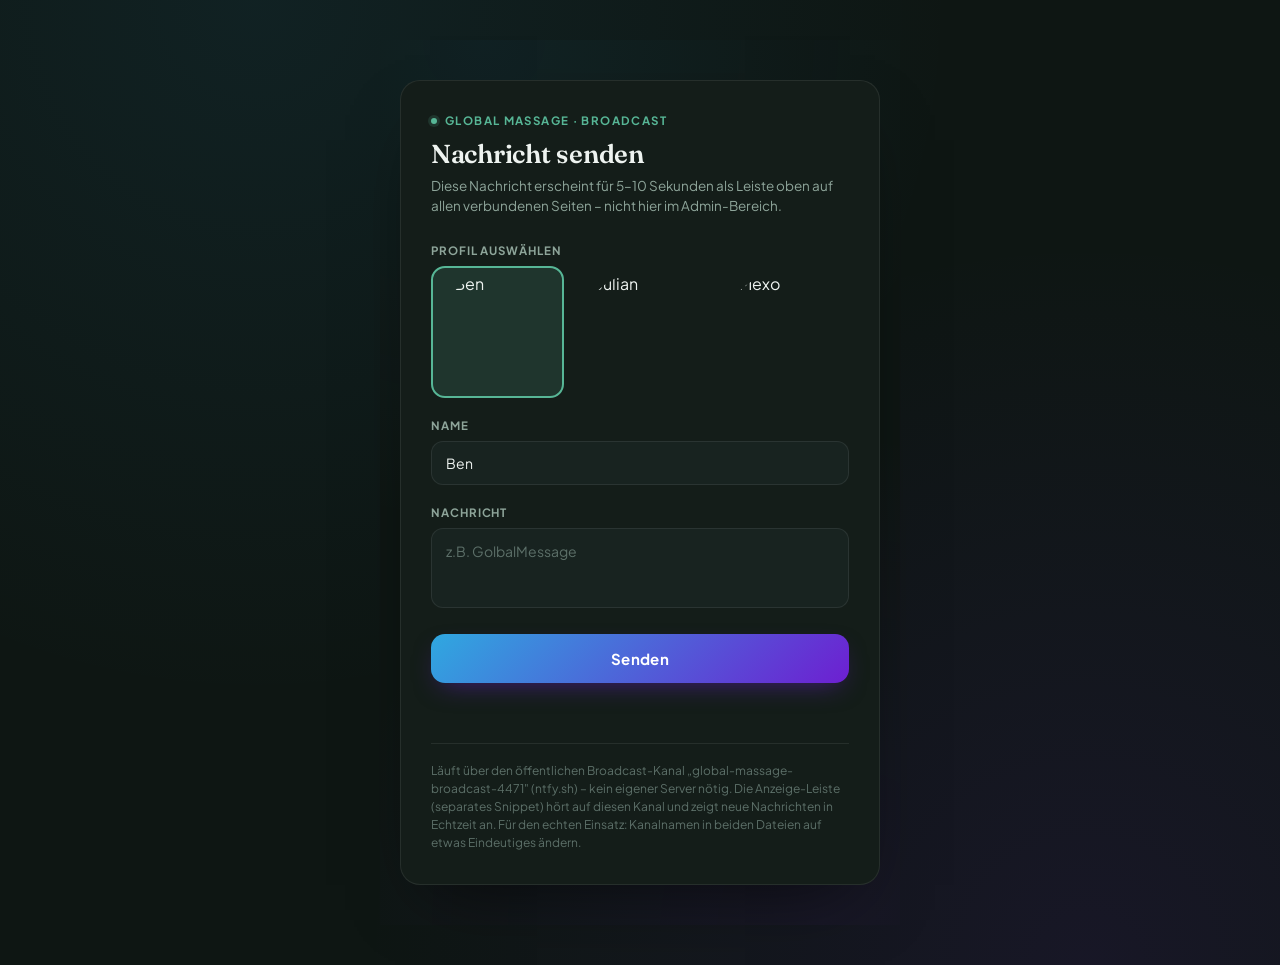
==== admin.html @ 64eb6e49 "Change name input value from 'Julian' to 'Ben'" ====
<!DOCTYPE html>
<html lang="de">
<head>
<meta charset="UTF-8">
<title>Global Massage – Admin</title>
<link rel="preconnect" href="https://fonts.googleapis.com">
<link rel="preconnect" href="https://fonts.gstatic.com" crossorigin>
<link href="https://fonts.googleapis.com/css2?family=Fraunces:wght@500;600;700&family=Plus+Jakarta+Sans:wght@400;500;600;700&display=swap" rel="stylesheet">
<style>
  :root{
    --bg:#0e1613;
    --panel:#141d19;
    --panel-2:#182320;
    --ink:#eef3f0;
    --muted:#8ea59a;
    --sage:#57b696;
    --sage-dark:#3c8a6f;
    --badge-1:#2fa8e0;
    --badge-2:#6d1fd1;
    --line:rgba(255,255,255,0.08);
    --ring: rgba(87,182,150,0.16);
  }

  *{box-sizing:border-box;}

  html,body{
    margin:0; padding:0; min-height:100%;
    font-family:"Plus Jakarta Sans","Segoe UI",Arial,sans-serif;
    background:
      radial-gradient(circle at 20% 0%, rgba(47,168,224,0.08) 0%, transparent 50%),
      radial-gradient(circle at 85% 100%, rgba(109,31,209,0.10) 0%, transparent 50%),
      var(--bg);
    color:var(--ink);
    display:flex;
    align-items:center;
    justify-content:center;
    padding:40px 20px;
  }

  .panel{
    width:100%;
    max-width:480px;
    background:var(--panel);
    border:1px solid var(--line);
    border-radius:20px;
    padding:32px 30px;
    box-shadow:0 30px 70px -30px rgba(0,0,0,0.6);
  }

  .eyebrow{
    display:flex;
    align-items:center;
    gap:8px;
    font-size:11.5px;
    font-weight:700;
    letter-spacing:.12em;
    text-transform:uppercase;
    color:var(--sage);
    margin-bottom:10px;
  }
  .eyebrow .dot{
    width:6px; height:6px; border-radius:50%;
    background:var(--sage);
    box-shadow:0 0 0 3px var(--ring);
  }

  h1{
    font-family:"Fraunces","Georgia",serif;
    font-size:26px;
    font-weight:600;
    margin:0 0 6px;
    letter-spacing:-.01em;
  }
  .sub{
    font-size:13.5px;
    color:var(--muted);
    margin:0 0 26px;
    line-height:1.5;
  }

  label{
    display:block;
    font-size:11.5px;
    font-weight:700;
    color:var(--muted);
    text-transform:uppercase;
    letter-spacing:.08em;
    margin:20px 0 8px;
  }
  label:first-of-type{ margin-top:0; }

  .profile-grid{
    display:grid;
    grid-template-columns:repeat(3,1fr);
    gap:10px;
  }
  .profile-pick{
    position:relative;
    border-radius:14px;
    padding:5px;
    border:2px solid transparent;
    cursor:pointer;
    transition:border-color .15s ease, background .15s ease, transform .15s ease;
  }
  .profile-pick:hover{ transform:translateY(-1px); }
  .profile-pick img{
    width:100%;
    aspect-ratio:1;
    border-radius:50%;
    display:block;
    object-fit:cover;
  }
  .profile-pick.active{
    border-color:var(--sage);
    background:var(--ring);
  }

  input[type="text"], textarea{
    width:100%;
    border:1px solid var(--line);
    background:var(--panel-2);
    border-radius:12px;
    padding:12px 14px;
    font-family:inherit;
    font-size:14px;
    color:var(--ink);
    outline:none;
    transition:border-color .15s ease;
  }
  input[type="text"]::placeholder, textarea::placeholder{ color:#5c6f68; }
  input[type="text"]:focus, textarea:focus{ border-color:var(--sage); }
  textarea{ resize:none; min-height:80px; line-height:1.5; }

  button{ font-family:inherit; cursor:pointer; border:none; }

  .ai-btn{
    margin-top:10px;
    width:100%;
    background:var(--panel-2);
    border:1px solid var(--line);
    border-radius:12px;
    padding:11px 10px;
    font-size:13px;
    font-weight:600;
    color:var(--sage);
    display:flex; align-items:center; justify-content:center; gap:7px;
  }
  .ai-btn:hover{ border-color:var(--sage); }
  .ai-btn:disabled{ opacity:.5; cursor:default; }

  .send-btn{
    margin-top:22px;
    width:100%;
    background:linear-gradient(135deg, var(--badge-1), var(--badge-2));
    color:#fff;
    border-radius:14px;
    padding:15px 10px;
    font-size:15px;
    font-weight:700;
    letter-spacing:.02em;
    box-shadow:0 10px 26px -10px rgba(109,31,209,0.55);
    transition:transform .12s ease;
  }
  .send-btn:active{ transform:translateY(1px) scale(.99); }
  .send-btn:disabled{ opacity:.6; cursor:default; }

  .spinner{
    width:12px; height:12px; border-radius:50%;
    border:2px solid rgba(255,255,255,0.35);
    border-top-color:#fff;
    animation: spin .7s linear infinite;
    display:none;
  }
  .ai-btn .spinner{ border:2px solid var(--ring); border-top-color:var(--sage); }
  .spinner.on{ display:inline-block; }
  @keyframes spin{ to{ transform:rotate(360deg); } }

  .status{
    margin-top:16px;
    font-size:12.5px;
    color:var(--muted);
    display:flex;
    align-items:center;
    gap:7px;
    min-height:18px;
    opacity:0;
    transition:opacity .25s ease;
  }
  .status.show{ opacity:1; }
  .status .ok-dot{
    width:7px; height:7px; border-radius:50%;
    background:var(--sage);
  }

  .hint{
    margin-top:26px;
    padding-top:18px;
    border-top:1px solid var(--line);
    font-size:12px;
    color:#5c6f68;
    line-height:1.5;
  }
</style>
</head>
<body>

<div class="panel">
  <div class="eyebrow"><span class="dot"></span> Global Massage · Broadcast</div>
  <h1>Nachricht senden</h1>
  <p class="sub">Diese Nachricht erscheint für 5–10 Sekunden als Leiste oben auf allen verbundenen Seiten – nicht hier im Admin-Bereich.</p>

  <label>Profil auswählen</label>
  <div class="profile-grid" id="profileGrid"></div>

  <label>Name</label>
  <input type="text" id="nameInput" value="Ben">

  <label>Nachricht</label>
  <textarea id="msgInput" placeholder="z.B. GolbalMessage"></textarea>

  <button class="send-btn" id="sendBtn">
    <span class="spinner" id="sendSpinner"></span>
    <span id="sendLabel">Senden</span>
  </button>

  <div class="status" id="status"><span class="ok-dot"></span><span id="statusText"></span></div>

  <div class="hint">Läuft über den öffentlichen Broadcast-Kanal „global-massage-broadcast-4471" (ntfy.sh) – kein eigener Server nötig. Die Anzeige-Leiste (separates Snippet) hört auf diesen Kanal und zeigt neue Nachrichten in Echtzeit an. Für den echten Einsatz: Kanalnamen in beiden Dateien auf etwas Eindeutiges ändern.</div>
</div>

<script>
  const profiles = [
    { name: "Ben", avatar: "Benbild.png" },
    { name: "Julian", avatar: "Julianbild.png" },
    { name: "Mexo", avatar: "Mexobild.png" },
  ];
  let selectedProfile = profiles[0];

  const profileGrid = document.getElementById('profileGrid');
  const nameInput = document.getElementById('nameInput');
  const msgInput = document.getElementById('msgInput');
  const sendBtn = document.getElementById('sendBtn');
  const sendSpinner = document.getElementById('sendSpinner');
  const sendLabel = document.getElementById('sendLabel');
  const statusEl = document.getElementById('status');
  const statusText = document.getElementById('statusText');

  function renderProfileGrid(){
    profileGrid.innerHTML = "";
    profiles.forEach((p) => {
      const div = document.createElement('div');
      div.className = "profile-pick" + (p === selectedProfile ? " active" : "");
      div.innerHTML = `<img src="${p.avatar}" alt="${p.name}">`;
      div.addEventListener('click', () => {
        selectedProfile = p;
        nameInput.value = p.name;
        renderProfileGrid();
      });
      profileGrid.appendChild(div);
    });
  }
  renderProfileGrid();

  function showStatus(text){
    statusText.textContent = text;
    statusEl.classList.add('show');
    setTimeout(() => statusEl.classList.remove('show'), 4000);
  }

  sendBtn.addEventListener('click', async () => {
    const name = nameInput.value.trim() || selectedProfile.name;
    const avatar = selectedProfile.avatar;
    const message = msgInput.value.trim();
    if(!message){
      msgInput.style.borderColor = "#c05a5a";
      msgInput.placeholder = "Bitte zuerst eine Nachricht eingeben …";
      setTimeout(() => { msgInput.style.borderColor = ""; }, 1200);
      return;
    }

    sendBtn.disabled = true;
    sendSpinner.classList.add('on');
    sendLabel.textContent = "Wird gesendet …";

    const payload = {
      id: Date.now().toString() + "-" + Math.random().toString(36).slice(2,7),
      name, avatar, message,
      ts: Date.now()
    };

    // Öffentlicher, kostenloser Broadcast-Kanal über ntfy.sh (kein Server, kein Account nötig).
    // WICHTIG: Wenn ihr das produktiv nutzt, ändert diesen Kanalnamen in beiden Dateien
    // (Admin + Leiste) auf etwas Eindeutiges/Geheimes, damit niemand sonst mitliest oder sendet.
    const GM_CHANNEL = "global-massage-broadcast-4471";

    try{
      const resp = await fetch(`https://ntfy.sh/${GM_CHANNEL}`, {
        method: "POST",
        body: JSON.stringify(payload)
      });
      if(resp.ok){
        showStatus("Gesendet – läuft jetzt 5–10 Sek. auf allen Seiten mit der Leiste.");
      }else{
        showStatus("Senden fehlgeschlagen (Server antwortete mit Fehler " + resp.status + ").");
      }
    }catch(err){
      console.error(err);
      showStatus("Fehler beim Senden: " + (err && err.message ? err.message : "unbekannt"));
    }finally{
      sendBtn.disabled = false;
      sendSpinner.classList.remove('on');
      sendLabel.textContent = "Senden";
    }
  });
</script>

</body>
</html>
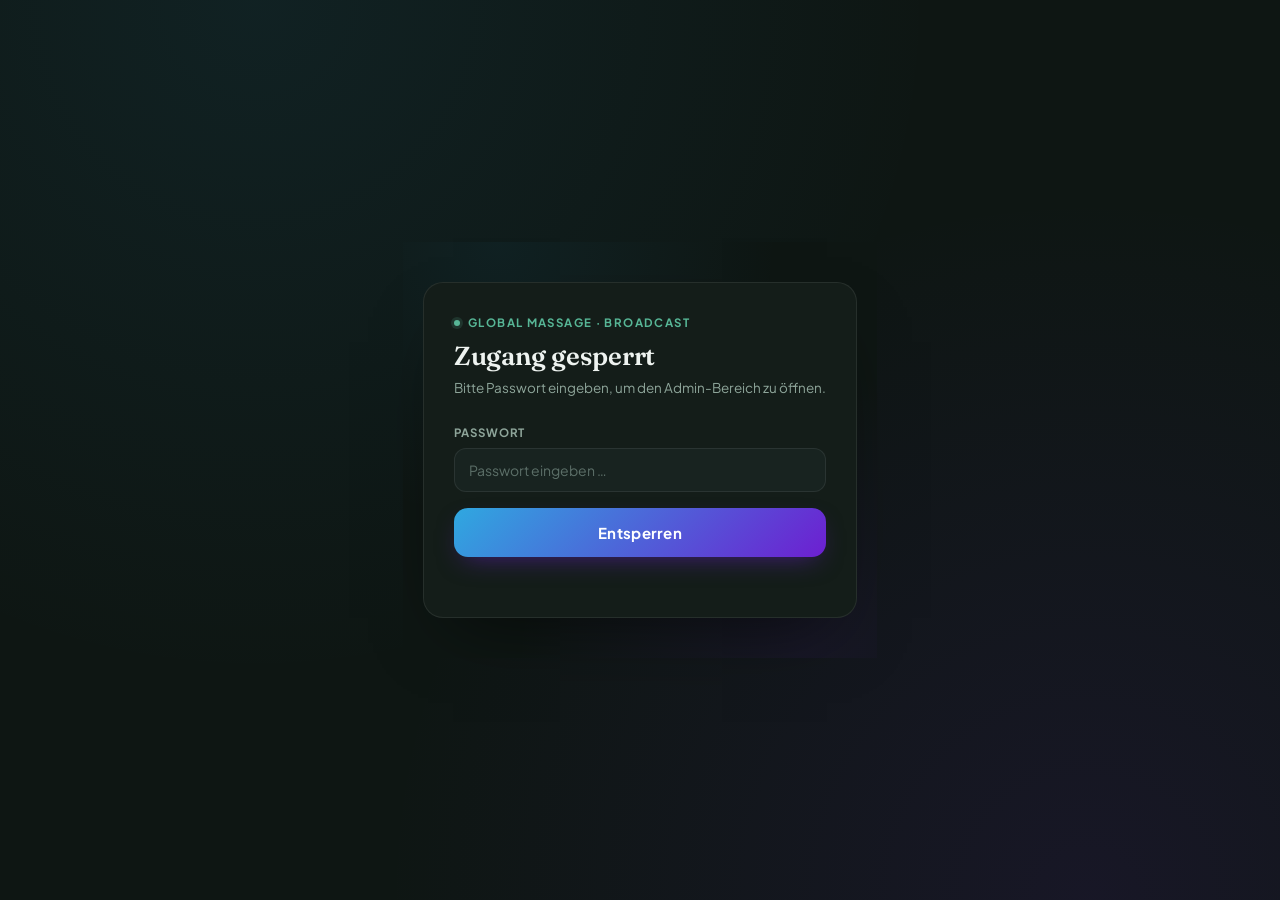
==== commit 4e243159: "Enhance admin.html with password protection and styles" ====
--- a/admin.html
+++ b/admin.html
@@ -115,7 +115,7 @@
     background:var(--ring);
   }
 
-  input[type="text"], textarea{
+  input[type="text"], input[type="password"], textarea{
     width:100%;
     border:1px solid var(--line);
     background:var(--panel-2);
@@ -127,9 +127,16 @@
     outline:none;
     transition:border-color .15s ease;
   }
-  input[type="text"]::placeholder, textarea::placeholder{ color:#5c6f68; }
-  input[type="text"]:focus, textarea:focus{ border-color:var(--sage); }
+  input[type="text"]::placeholder, input[type="password"]::placeholder, textarea::placeholder{ color:#5c6f68; }
+  input[type="text"]:focus, input[type="password"]:focus, textarea:focus{ border-color:var(--sage); }
   textarea{ resize:none; min-height:80px; line-height:1.5; }
+
+  /* Name-Feld ist gesperrt: Name kommt nur über die Profil-Auswahl */
+  input[type="text"]:disabled{
+    opacity:.7;
+    cursor:not-allowed;
+    background:var(--panel);
+  }
 
   button{ font-family:inherit; cursor:pointer; border:none; }
 
@@ -200,11 +207,35 @@
     color:#5c6f68;
     line-height:1.5;
   }
+
+  /* Passwort-Gate */
+  #gate .error-msg{
+    margin-top:12px;
+    font-size:12.5px;
+    color:#e08a8a;
+    min-height:16px;
+  }
+  #gate .send-btn{ margin-top:16px; }
+
+  .hidden{ display:none !important; }
 </style>
 </head>
 <body>
 
-<div class="panel">
+<!-- Passwort-Gate: erscheint zuerst, Admin-Panel bleibt verborgen bis richtiges Passwort -->
+<div class="panel" id="gate">
+  <div class="eyebrow"><span class="dot"></span> Global Massage · Broadcast</div>
+  <h1>Zugang gesperrt</h1>
+  <p class="sub">Bitte Passwort eingeben, um den Admin-Bereich zu öffnen.</p>
+
+  <label>Passwort</label>
+  <input type="password" id="pwInput" placeholder="Passwort eingeben …">
+
+  <button class="send-btn" id="unlockBtn">Entsperren</button>
+  <div class="error-msg" id="pwError"></div>
+</div>
+
+<div class="panel hidden" id="app">
   <div class="eyebrow"><span class="dot"></span> Global Massage · Broadcast</div>
   <h1>Nachricht senden</h1>
   <p class="sub">Diese Nachricht erscheint für 5–10 Sekunden als Leiste oben auf allen verbundenen Seiten – nicht hier im Admin-Bereich.</p>
@@ -213,7 +244,7 @@
   <div class="profile-grid" id="profileGrid"></div>
 
   <label>Name</label>
-  <input type="text" id="nameInput" value="Ben">
+  <input type="text" id="nameInput" value="Ben" disabled>
 
   <label>Nachricht</label>
   <textarea id="msgInput" placeholder="z.B. GolbalMessage"></textarea>
@@ -225,10 +256,34 @@
 
   <div class="status" id="status"><span class="ok-dot"></span><span id="statusText"></span></div>
 
-  <div class="hint">Läuft über den öffentlichen Broadcast-Kanal „global-massage-broadcast-4471" (ntfy.sh) – kein eigener Server nötig. Die Anzeige-Leiste (separates Snippet) hört auf diesen Kanal und zeigt neue Nachrichten in Echtzeit an. Für den echten Einsatz: Kanalnamen in beiden Dateien auf etwas Eindeutiges ändern.</div>
+  <div class="hint">Läuft über den öffentlichen Broadcast-Kanal „global-massage-broadcast-4471" (ntfy.sh) – kein eigener Server nötig. Die Anzeige-Leiste (separates Snippet) hört auf diesen Kanal und zeigt neue Nachrichten in Echtzeit an. Für den echten Einsatz: Kanalnamen in beiden Dateien auf etwas Eindeutiges ändern.<br><br>Hinweis: Diese Passwortsperre läuft rein im Browser (clientseitig) und schützt nicht vor jemandem, der sich den Quellcode ansieht. Für echten Schutz bräuchte es eine serverseitige Prüfung.</div>
 </div>
 
 <script>
+  // --- Passwort-Gate ---
+  const GATE_PASSWORD = "Admin123";
+  const gateEl = document.getElementById('gate');
+  const appEl = document.getElementById('app');
+  const pwInput = document.getElementById('pwInput');
+  const pwError = document.getElementById('pwError');
+  const unlockBtn = document.getElementById('unlockBtn');
+
+  function tryUnlock(){
+    if(pwInput.value === GATE_PASSWORD){
+      gateEl.classList.add('hidden');
+      appEl.classList.remove('hidden');
+    }else{
+      pwError.textContent = "Falsches Passwort. Bitte erneut versuchen.";
+      pwInput.style.borderColor = "#c05a5a";
+      setTimeout(() => { pwInput.style.borderColor = ""; }, 1200);
+    }
+  }
+  unlockBtn.addEventListener('click', tryUnlock);
+  pwInput.addEventListener('keydown', (e) => {
+    if(e.key === "Enter") tryUnlock();
+  });
+
+  // --- Admin-Panel-Logik ---
   const profiles = [
     { name: "Ben", avatar: "Benbild.png" },
     { name: "Julian", avatar: "Julianbild.png" },
@@ -268,7 +323,8 @@
   }
 
   sendBtn.addEventListener('click', async () => {
-    const name = nameInput.value.trim() || selectedProfile.name;
+    // Name kommt jetzt ausschließlich vom gewählten Profil, nicht mehr frei editierbar
+    const name = selectedProfile.name;
     const avatar = selectedProfile.avatar;
     const message = msgInput.value.trim();
     if(!message){
